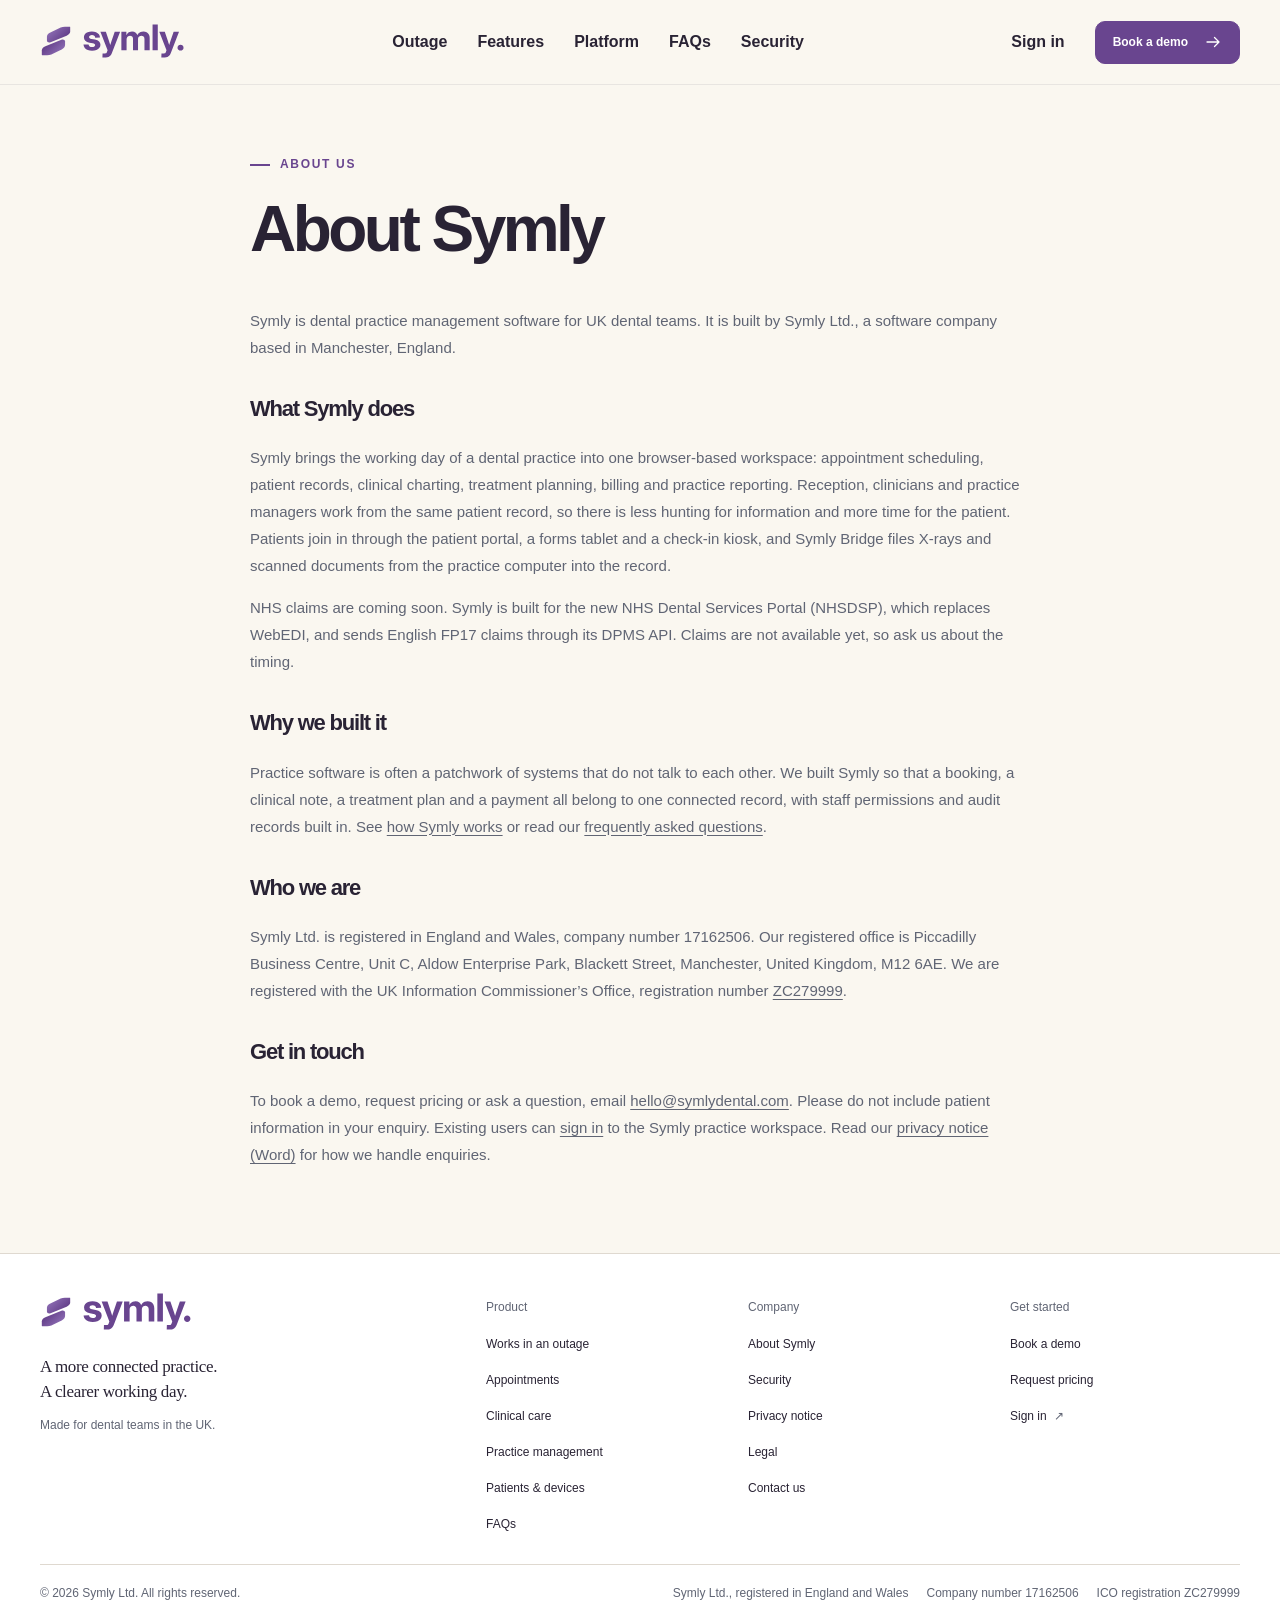
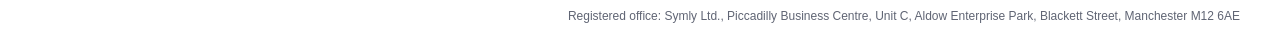
==== about.html @ 24f2f3dd "Name the company in the registered office address The registered office is a service address. So the" ====
<!doctype html>
<html lang="en-GB">
  <head>
    <meta charset="utf-8">
    <meta name="viewport" content="width=device-width, initial-scale=1">
    <meta http-equiv="Content-Security-Policy" content="default-src 'none'; style-src 'self'; img-src 'self'; base-uri 'none'; form-action 'none'; upgrade-insecure-requests">
    <title>About Symly | UK Dental Practice Software Company</title>
    <meta name="description" content="About Symly: UK dental practice management software built by Symly Ltd. in Manchester. Who we are, what Symly does and how to contact us.">
    <link rel="canonical" href="https://symlydental.com/about.html">
    <link rel="icon" href="favicon.ico" sizes="16x16 32x32 48x48">
    <link rel="icon" href="favicon.svg" type="image/svg+xml">
    <link rel="icon" href="favicon-96.png" type="image/png" sizes="96x96">
    <link rel="icon" href="favicon-192.png" type="image/png" sizes="192x192">
    <link rel="apple-touch-icon" href="apple-touch-icon.png" sizes="180x180">
    <link rel="stylesheet" href="styles.css?v=291e76446b">
    <meta name="theme-color" content="#69458f">
    <meta name="robots" content="index, follow, max-image-preview:large">
    <meta property="og:type" content="website">
    <meta property="og:site_name" content="Symly">
    <meta property="og:locale" content="en_GB">
    <meta property="og:title" content="About Symly | UK Dental Practice Software Company">
    <meta property="og:description" content="About Symly: UK dental practice management software built by Symly Ltd. in Manchester. Who we are, what Symly does and how to contact us.">
    <meta property="og:url" content="https://symlydental.com/about.html">
    <meta property="og:image" content="https://symlydental.com/assets/symly-dental-social.png">
    <meta property="og:image:type" content="image/png">
    <meta property="og:image:width" content="1200">
    <meta property="og:image:height" content="630">
    <meta property="og:image:alt" content="Symly — dental practice management software for UK teams. Run your practice with less friction.">
    <meta name="twitter:card" content="summary_large_image">
    <meta name="twitter:title" content="About Symly | UK Dental Practice Software Company">
    <meta name="twitter:description" content="About Symly: UK dental practice management software built by Symly Ltd. in Manchester. Who we are, what Symly does and how to contact us.">
    <meta name="twitter:image" content="https://symlydental.com/assets/symly-dental-social.png">
    <meta name="twitter:image:alt" content="Symly — run your practice with less friction.">
    <script type="application/ld+json">
{
  "@context": "https://schema.org",
  "@type": "AboutPage",
  "@id": "https://symlydental.com/about.html#webpage",
  "url": "https://symlydental.com/about.html",
  "name": "About Symly",
  "description": "About Symly: UK dental practice management software built by Symly Ltd. in Manchester. Who we are, what Symly does and how to contact us.",
  "inLanguage": "en-GB",
  "isPartOf": { "@id": "https://symlydental.com/#website" },
  "about": { "@id": "https://symlydental.com/#organization" },
  "mainEntity": { "@id": "https://symlydental.com/#organization" }
}
    </script>
  </head>
<body>
    <!--email_off-->
    <a class="skip-link" href="#main">Skip to content</a>
    <header class="site-header">
      <div class="container nav-wrap">
        <a href="/#top" aria-label="Symly home"
          ><span class="brand"
            ><img
              class="brand-mark"
              src="favicon.svg"
              alt=""
              width="35"
              height="35"
            ><img
              class="brand-wordmark"
              src="assets/symly-wordmark.svg"
              alt="Symly"
              width="112"
              height="40"
            ></span
          ></a
        >
        <nav class="desktop-nav" aria-label="Main navigation">
          <a href="/#offline">Outage</a><a href="/#features">Features</a
          ><a href="/#platform">Platform</a
          ><a href="/#questions">FAQs</a
          ><a href="security.html">Security</a>
        </nav>
        <div class="nav-actions">
          <a class="text-link" href="https://practice.symly.dental">Sign in</a
          ><a
            class="button button-small"
            href="mailto:hello@symlydental.com?subject=Book%20a%20Symly%20demo"
            >Book a demo
            <svg aria-hidden="true" viewBox="0 0 24 24">
              <path d="M4 12h16m-6-6 6 6-6 6" />
            </svg></a
          >
        </div>
      </div>
      <nav class="mobile-nav" aria-label="Mobile navigation">
        <a href="/#offline">Outage</a><a href="/#features">Features</a
          ><a href="/#platform">Platform</a
        ><a href="/#questions">FAQs</a
        ><a href="https://practice.symly.dental">Sign in</a>
      </nav>
    </header>
        <main id="main" class="container page-content" tabindex="-1">
      <div class="eyebrow"><span></span> About us</div>
      <h1>About Symly</h1>
      <p>
        Symly is dental practice management software for UK dental
        teams. It is built by Symly Ltd., a software company based in
        Manchester, England.
      </p>
      <h2>What Symly does</h2>
      <p>
        Symly brings the working day of a dental practice into one
        browser-based workspace: appointment scheduling, patient records,
        clinical charting, treatment planning, billing and practice reporting.
        Reception, clinicians and practice managers work from the same patient
        record, so there is less hunting for information and more time for the
        patient. Patients join in through the patient portal, a forms tablet
        and a check-in kiosk, and Symly Bridge files X-rays and scanned
        documents from the practice computer into the record.
      </p>
      <p>
        NHS claims are coming soon. Symly is built for the new NHS Dental
        Services Portal (NHSDSP), which replaces WebEDI, and sends English FP17
        claims through its DPMS API. Claims are not available yet, so ask us
        about the timing.
      </p>
      <h2>Why we built it</h2>
      <p>
        Practice software is often a patchwork of systems that do not talk to
        each other. We built Symly so that a booking, a clinical note, a
        treatment plan and a payment all belong to one connected record, with
        staff permissions and audit records built in. See
        <a href="/#features">how Symly works</a> or read our
        <a href="/#questions">frequently asked questions</a>.
      </p>
      <h2 id="company">Who we are</h2>
      <p>
        Symly Ltd. is registered in England and
        Wales, company number 17162506. Our registered office is Piccadilly
        Business Centre, Unit C, Aldow Enterprise Park, Blackett Street,
        Manchester, United Kingdom, M12 6AE. We are registered with the UK
        Information Commissioner’s Office, registration number
        <a href="https://ico.org.uk/ESDWebPages/Entry/ZC279999">ZC279999</a>.
      </p>
      <h2>Get in touch</h2>
      <p>
        To book a demo, request pricing or ask a question, email
        <a href="mailto:hello@symlydental.com">hello@symlydental.com</a>.
        Please do not include patient information in your enquiry. Existing
        users can <a href="https://practice.symly.dental">sign in</a> to the
        Symly practice workspace. Read our
        <a href="documents/website-privacy-notice.docx" download>privacy notice (Word)</a> for how we handle enquiries.
      </p>
    </main>

    <footer class="site-footer">
      <div class="container footer-main">
        <div class="footer-brand">
          <a class="footer-logo" href="/#top" aria-label="Symly home"
            ><img
              class="brand-mark"
              src="favicon.svg"
              alt=""
              width="35"
              height="35"
            ><img
              class="footer-wordmark"
              src="assets/symly-wordmark.svg"
              alt="Symly"
              width="125"
              height="45"
            ></a
          >
          <p class="footer-statement">
            A more connected practice.<br>A clearer working day.
          </p>
          <span class="footer-location">Made for dental teams in the UK.</span>
        </div>
        <nav class="footer-links" aria-label="Footer product links">
          <strong>Product</strong><a href="/#offline">Works in an outage</a
          ><a href="/#product">Appointments</a
          ><a href="/#clinical">Clinical care</a
          ><a href="/#features">Practice management</a
          ><a href="/#platform">Patients &amp; devices</a
          ><a href="/#questions">FAQs</a>
        </nav>
        <nav class="footer-links" aria-label="Footer company links">
          <strong>Company</strong><a href="about.html">About Symly</a
          ><a href="security.html">Security</a
          ><a href="documents/website-privacy-notice.docx" download>Privacy notice</a
          ><a href="legal.html">Legal</a
          ><a href="mailto:hello@symlydental.com">Contact us</a>
        </nav>
        <nav class="footer-links" aria-label="Footer getting started links">
          <strong>Get started</strong
          ><a
            href="mailto:hello@symlydental.com?subject=Book%20a%20Symly%20demo"
            >Book a demo</a
          ><a
            href="mailto:hello@symlydental.com?subject=Symly%20pricing%20enquiry"
            >Request pricing</a
          ><a href="https://practice.symly.dental"
            >Sign in <span aria-hidden="true">↗</span></a
          >
        </nav>
      </div>
      <div class="container footer-legal">
        <p class="footer-copyright">© 2026 Symly Ltd. All rights reserved.</p>
        <div class="footer-company">
          <p>
            <span>Symly Ltd., registered in England and Wales</span>
            <span>Company number 17162506</span>
            <span>ICO registration <a href="https://ico.org.uk/ESDWebPages/Entry/ZC279999">ZC279999</a></span>
          </p>
          <p>
            <span class="footer-address">Registered office: Symly Ltd., Piccadilly Business Centre, Unit C, Aldow Enterprise Park, Blackett Street, Manchester M12&nbsp;6AE</span>
          </p>
        </div>
      </div>
    </footer>
    <!--/email_off-->
  </body>
</html>
---- styles.css ----
:root {
  --ink: #292334;
  --muted: #606574;
  --cream: #faf7f0;
  --line: #dfd9d0;
  --purple: #69458f;
  --purple-dark: #573775;
  --purple-light: #ece5f3;
  --green: #18c978;
  --green-soft: #ddf9ec;
  --mint: #dfebe1;
  --plum-line: #c8b8d2;
  --plum-faint: #f1eef4;
  --sand: var(--sand);
  --paper: var(--paper);
  --green-dark: var(--green-dark);
  --green-muted: var(--green-muted);
  --shadow: 0 24px 65px rgba(38, 30, 53, 0.1);
}
* {
  box-sizing: border-box;
}
html {
  scroll-behavior: smooth;
  scroll-padding-top: 110px;
}
body {
  margin: 0;
  color: var(--ink);
  background: var(--cream);
  font-family: "Avenir Next", Avenir, "Segoe UI", Arial, sans-serif;
  -webkit-font-smoothing: antialiased;
}
a {
  color: inherit;
  text-decoration: none;
}
svg {
  display: block;
  width: 24px;
  height: 24px;
  fill: none;
  stroke: currentColor;
  stroke-width: 1.7;
  stroke-linecap: round;
  stroke-linejoin: round;
  flex-shrink: 0;
}
figure {
  margin: 0;
  min-width: 0;
}
a:focus-visible,
summary:focus-visible,
.tour-track:focus-visible {
  outline: 3px solid var(--purple);
  outline-offset: 5px;
}
::selection {
  background: var(--purple-light);
  color: var(--ink);
}
.container {
  width: min(1240px, calc(100% - 80px));
  margin: 0 auto;
}
.section {
  padding: 108px 0;
}
.skip-link {
  position: fixed;
  top: -100px;
  left: 16px;
  z-index: 100;
  padding: 14px 20px;
  border-radius: 8px;
  background: white;
}
.skip-link:focus {
  top: 12px;
}
.site-header {
  position: sticky;
  top: 0;
  z-index: 50;
  background: rgba(250, 247, 240, 0.96);
  border-bottom: 1px solid rgba(33, 35, 51, 0.08);
  backdrop-filter: blur(16px);
}
.nav-wrap {
  min-height: 84px;
  display: flex;
  align-items: center;
  justify-content: space-between;
  gap: 28px;
}
.brand {
  display: inline-flex;
  align-items: center;
  gap: 10px;
  font-size: 20px;
  font-weight: 700;
  letter-spacing: -0.03em;
}
.brand-mark {
  width: 32px;
  height: 32px;
}
.brand-wordmark {
  width: 103px;
  height: auto;
}
.desktop-nav,
.nav-actions {
  display: flex;
  align-items: center;
  gap: 30px;
  font-size: 16px;
  font-weight: 600;
}
.desktop-nav a,
.text-link {
  padding: 10px 0;
}
.desktop-nav a:hover,
.text-link:hover {
  color: var(--purple);
}
.mobile-nav {
  display: none;
}
.button {
  min-height: 54px;
  display: inline-flex;
  align-items: center;
  justify-content: center;
  gap: 16px;
  padding: 0 24px;
  border: 1px solid var(--purple);
  border-radius: 10px;
  color: #fff;
  background: var(--purple);
  font-size: 14px;
  font-weight: 700;
  transition:
    background 0.2s,
    transform 0.2s,
    box-shadow 0.2s;
}
.button:hover {
  background: var(--purple-dark);
  transform: translateY(-2px);
  box-shadow: 0 8px 20px #69458f20;
}
.button svg,
.inline-link svg {
  width: 18px;
  height: 18px;
}
.button-small {
  min-height: 43px;
  padding: 0 17px;
  font-size: 12px;
}
.button-secondary {
  background: transparent;
  color: var(--ink);
  border-color: #d8d7d9;
}
.button-secondary:hover {
  background: #fff;
}
.eyebrow {
  display: flex;
  align-items: center;
  gap: 10px;
  color: var(--purple);
  font-size: 12px;
  font-weight: 700;
  letter-spacing: 0.14em;
  text-transform: uppercase;
  line-height: 1.6;
  margin-bottom: 22px;
}
.eyebrow > span {
  width: 20px;
  height: 2px;
  background: currentColor;
  flex-shrink: 0;
}
h1,
h2,
h3,
p {
  margin-top: 0;
}
h1,
h2 {
  font-weight: 600;
  letter-spacing: -0.055em;
  line-height: 1.06;
}
h1 em,
h2 em {
  font-family: Georgia, "Times New Roman", serif;
  font-weight: 400;
  color: var(--purple);
}
h2 {
  margin-bottom: 24px;
  font-size: clamp(38px, 3.65vw, 54px);
}
h3 {
  letter-spacing: -0.035em;
  line-height: 1.25;
}
p {
  line-height: 1.7;
}
.hero {
  position: relative;
  isolation: isolate;
  overflow: hidden;
  padding-top: 76px;
  background: var(--cream);
}
.hero::before {
  content: "";
  position: absolute;
  z-index: -1;
  width: 850px;
  height: 850px;
  right: -310px;
  top: -230px;
  border: 95px solid #e3d9e9;
  border-radius: 42% 58% 65% 35%;
  transform: rotate(-30deg);
  opacity: 0.7;
}
.hero-grid {
  display: grid;
  grid-template-columns: 0.87fr 1.13fr;
  align-items: center;
  gap: 58px;
  padding-bottom: 68px;
}
.hero h1 {
  font-size: clamp(52px, 5.5vw, 80px);
  margin-bottom: 26px;
}
.hero-lead {
  max-width: 420px;
  font-size: 20px;
  line-height: 1.5;
  color: #454658;
  margin-bottom: 14px;
}
.hero-support {
  max-width: 415px;
  color: var(--muted);
  font-size: 15px;
  margin-bottom: 30px;
}
.hero-support a,
.platform-note a,
.cta-note a {
  color: var(--purple);
  font-weight: 600;
  text-decoration: underline;
}
.hero-actions {
  display: flex;
  flex-wrap: wrap;
  gap: 12px;
}
.cta-note {
  margin: 15px 0 0;
  color: var(--muted);
  font-size: 12px;
}
.product-stage {
  position: relative;
  padding: 27px 22px 0;
  background: var(--mint);
  border: 1px solid #c8d9cd;
  border-radius: 48px 8px 8px 8px;
}
.product-stage::before {
  content: "";
  position: absolute;
  width: 66px;
  height: 8px;
  background: var(--purple);
  border-radius: 8px;
  top: -4px;
  left: 48px;
}
.product-stage .product-caption {
  padding: 17px 0;
  margin: 0;
}

.product-window {
  overflow: hidden;
  border: 1px solid #ded9e4;
  border-radius: 10px;
  background: #fff;
  box-shadow: 0 12px 32px #28213312;
}
.window-bar {
  display: flex;
  align-items: center;
  justify-content: space-between;
  gap: 10px;
  min-height: 42px;
  padding: 0 15px;
  background: #fff;
  border-bottom: 1px solid #e8e6ec;
  color: #646171;
  font-size: 9px;
}
.window-dots {
  display: flex;
  gap: 5px;
}
.window-dots i {
  width: 6px;
  height: 6px;
  border-radius: 50%;
  background: #d2cdda;
}
.tour-track {
  display: flex;
  overflow-x: auto;
  scroll-snap-type: x mandatory;
  background: #f8f7f3;
}
.tour-panel {
  flex: 0 0 100%;
  min-width: 0;
  padding: 18px 14px;
  scroll-snap-align: start;
  color: var(--ink);
  font-size: 8px;
  line-height: 1.3;
}
.tour-panel .tour-title {
  margin-bottom: 12px;
  color: var(--muted);
  font-size: 10px;
}
.tour-title b {
  margin-right: 6px;
  color: var(--purple-dark);
  font-size: 12px;
}
/* A device with a pointer slides the screens. Other devices let the visitor swipe. */
@media (hover: hover) and (prefers-reduced-motion: no-preference) {
  .tour-track {
    display: grid;
    overflow: clip;
    scroll-snap-type: none;
  }
  .tour-panel {
    grid-area: 1 / 1;
    animation: tour-slide 28s ease-in-out infinite;
  }
  .tour-panel:nth-child(2) {
    animation-delay: -21s;
  }
  .tour-panel:nth-child(3) {
    animation-delay: -14s;
  }
  .tour-panel:nth-child(4) {
    animation-delay: -7s;
  }
  .product-stage:hover .tour-panel,
  .tour-track:focus .tour-panel {
    animation-play-state: paused;
  }
  .product-stage:has(.tour-pause input:checked) .tour-panel {
    animation-play-state: paused;
  }
  .product-caption .tour-hint-swipe {
    display: none;
  }
  .product-caption .tour-pause {
    display: inline-flex;
  }
}
/* Each screen shows, goes out to the left, and comes back in from the right. */
@keyframes tour-slide {
  0%,
  21% {
    transform: translateX(0);
  }
  25% {
    transform: translateX(-100%);
  }
  25.01%,
  96% {
    transform: translateX(100%);
  }
  100% {
    transform: translateX(0);
  }
}
.tour-panel p {
  margin: 0;
  line-height: inherit;
}
.tour-panel small {
  color: #726d7b;
  font-size: 7px;
}
.tour-stats {
  display: grid;
  grid-template-columns: repeat(3, minmax(0, 1fr));
  gap: 6px;
  margin-bottom: 6px;
}
.tour-stats > div {
  padding: 9px 5px;
  border: 1px solid #e7e4de;
  border-radius: 7px;
  background: #fff;
  text-align: center;
}
.tour-stats strong {
  display: block;
  font-size: 16px;
}
.tour-stats span {
  display: block;
  margin-top: 3px;
  color: var(--muted);
  font-size: 7px;
}
.tour-patient {
  display: flex;
  align-items: center;
  gap: 10px;
  margin-bottom: 10px;
  padding: 7px 9px;
  border: 1px solid #e8e4ed;
  border-radius: 9px;
  background: #fff;
}
.tour-patient small {
  display: block;
  margin-bottom: 2px;
}
.tour-patient strong {
  font-size: 11px;
  white-space: nowrap;
}
.tour-chips {
  display: flex;
  flex-wrap: wrap;
  gap: 1px;
  overflow: hidden;
  border-radius: 6px;
}
.tour-chips > span {
  padding: 4px 7px;
  background: var(--sand);
}
.tour-chips > span:first-child {
  background: var(--purple-light);
}
.tour-balance {
  margin-left: auto;
  padding: 4px 7px;
  border-radius: 6px;
  background: var(--sand);
}
.tour-chips b,
.tour-balance b {
  font-size: 9px;
  font-weight: 600;
}
.tour-record-tabs {
  display: flex;
  flex-wrap: wrap;
  gap: 2px;
  margin-bottom: 10px;
  padding: 4px;
  border-radius: 7px;
  background: var(--sand);
}
.tour-record-tabs > * {
  padding: 5px 6px;
  font-weight: 500;
}
.tour-record-tabs b,
.tour-segments b,
.tour-report-list b,
.tour-action {
  border-radius: 5px;
  background: var(--purple);
  color: #fff;
}
.tour-toolbar {
  display: flex;
  align-items: center;
  justify-content: space-between;
  margin-bottom: 10px;
}
.tour-segments {
  display: flex;
  flex-wrap: wrap;
  padding: 3px;
  border-radius: 7px;
  background: var(--sand);
}
.tour-segments > *,
.tour-action {
  padding: 6px 10px;
  font-weight: 600;
}
.tour-table p {
  display: grid;
  align-items: center;
  gap: 6px;
  padding: 10px;
  border-bottom: 1px solid var(--plum-faint);
}
.tour-table p:last-child {
  border: 0;
}
.tour-ledger p {
  grid-template-columns: 44px 70px minmax(0, 1fr) 38px 38px 52px;
}
.tour-ledger span:nth-child(n + 4) {
  text-align: right;
}
.tour-diary-date {
  display: flex;
  align-items: center;
  justify-content: space-between;
  padding: 9px 10px;
  border-bottom: 1px solid #eeeaf2;
  color: #726d7b;
}
.tour-diary-date b {
  color: var(--ink);
  font-size: 9px;
}
.tour-diary {
  display: grid;
  grid-template-columns: 34px repeat(3, minmax(0, 1fr));
  grid-template-rows: 28px;
  grid-auto-rows: 58px;
}
.tour-diary > * {
  border-top: 1px solid #edf0f3;
  border-left: 1px solid #e5e8ed;
}
.tour-diary > b,
.tour-diary > time {
  padding: 8px 4px;
  color: #5d5866;
  text-align: center;
}
.tour-diary > b {
  align-self: end;
  border-top: 0;
}
.tour-diary > time,
.tour-diary > b:first-child {
  border-left: 0;
}
.tour-closed {
  background: repeating-linear-gradient(135deg, var(--plum-faint) 0 4px, #fff 4px 8px);
}
.tour-diary .tour-appt {
  display: block;
  position: relative;
  height: calc(100% - 6px);
  margin: 3px;
  padding: 6px 7px;
  border-left: 3px solid;
  border-radius: 6px;
}
.tour-diary .tour-appt-long {
  height: calc(200% - 5px);
}
.tour-appt b,
.tour-appt small {
  display: block;
  color: inherit;
}
.tour-appt b {
  margin-bottom: 2px;
  font-size: 9px;
}
.tour-appt em {
  display: inline-block;
  margin-top: 4px;
  padding: 3px 5px;
  border-radius: 5px;
  background: #ffffffb3;
  font-size: 7px;
  font-style: normal;
}
.tour-chart {
  margin-bottom: 10px;
  padding: 10px;
}
.tour-chart img {
  display: block;
  width: 100%;
  height: auto;
}
.tour-plan p {
  grid-template-columns: 30px minmax(0, 1fr) auto;
}
.tour-recalls p {
  grid-template-columns: 1fr 1.4fr 1fr 0.8fr;
}
.tour-recalls span:first-child {
  color: var(--purple-dark);
  font-weight: 600;
}
.tour-table .tour-table-head {
  background: var(--sand);
  color: #5d5866;
  font-size: 7px;
  font-weight: 600;
  letter-spacing: 0.04em;
  text-transform: uppercase;
}
.tour-table .tour-table-total {
  background: #f8f7f3;
  color: var(--ink);
  font-weight: 700;
}
.tour-table .tour-table-end {
  display: flex;
  justify-content: flex-end;
  gap: 16px;
}
.tour-panel .tour-credit {
  color: var(--green-dark);
}
.tour-panel .tour-debit {
  color: #a24c21;
}
.tour-report {
  display: grid;
  grid-template-columns: 96px minmax(0, 1fr);
  gap: 10px;
}
.tour-report .tour-stats {
  grid-template-columns: repeat(2, minmax(0, 1fr));
  margin-bottom: 8px;
}
.tour-report-list > * {
  display: block;
  padding: 5px 6px;
}
.tour-report-list small {
  padding-top: 9px;
  font-size: 6px;
  letter-spacing: 0.08em;
}
.tour-report-list small:first-child {
  padding-top: 0;
}
.avatar {
  display: grid;
  place-items: center;
  width: 30px;
  height: 30px;
  flex-shrink: 0;
  border-radius: 50%;
  background: var(--purple-light);
  color: var(--purple);
  font-size: 10px;
  font-weight: 700;
}
.dash-panel {
  border: 1px solid #e8e4ed;
  border-radius: 10px;
  overflow: hidden;
  background: #fff;
}
.tour-panel p em {
  display: inline-block;
  white-space: nowrap;
  font-size: 7px;
  padding: 5px 6px;
  font-style: normal;
  border-radius: 5px;
  color: var(--green-dark);
  background: #e1f4e8;
}
.tour-panel p em.pending {
  color: #69547e;
  background: #f0eaf6;
}
.product-caption {
  display: flex;
  justify-content: space-between;
  gap: 12px;
  margin-top: 18px;
  font-size: 12px;
  color: #686271;
}
.product-caption > span {
  display: flex;
  align-items: center;
  gap: 6px;
}
.tour-pause {
  display: none;
  align-items: center;
  gap: 6px;
  min-height: 24px;
  cursor: pointer;
}
.tour-pause input {
  width: 16px;
  height: 16px;
  margin: 0;
  accent-color: var(--purple);
}
.tour-pause input:focus-visible {
  outline: 3px solid var(--purple);
  outline-offset: 2px;
}
.product-caption i {
  width: 6px;
  height: 6px;
  background: #478365;
  border-radius: 50%;
}
.inline-link {
  display: inline-flex;
  align-items: center;
  gap: 10px;
  font-size: 13px;
  font-weight: 700;
  color: var(--purple);
  padding: 8px 0;
  text-underline-offset: 5px;
}
.inline-link:hover {
  text-decoration: underline;
}
.purple-block {
  color: var(--purple-dark);
  border-color: var(--purple);
  background: var(--purple-light);
}
.green-block {
  color: #057546;
  border-color: var(--green);
  background: var(--green-soft);
}
.peach-block {
  color: #a24c21;
  border-color: #ed8c5a;
  background: #fff0e8;
}
.blue-block {
  color: #3266ac;
  border-color: #5b9aeb;
  background: #e6f0ff;
}
.split-heading {
  margin-bottom: 44px;
}
.split-heading h2 {
  margin-bottom: 0;
}
.feature-section {
  background: #f0ebf4;
}
.included-grid {
  display: grid;
  grid-template-columns: repeat(6, minmax(0, 1fr));
  gap: 14px;
}
.included-tile {
  display: flex;
  flex-direction: column;
  gap: 10px;
  padding: 20px 18px;
  border: 1px solid #ddd4e4;
  border-radius: 14px;
  background: var(--paper);
}
.included-tile .feature-icon {
  width: 38px;
  height: 38px;
  margin-bottom: 4px;
}
.included-tile:nth-child(3n + 2) .feature-icon {
  color: var(--green-muted);
  background: var(--mint);
}
.included-tile:nth-child(3n) .feature-icon {
  color: #7a5a2a;
  background: #f5e9d6;
}
.included-tile b {
  font-size: 14px;
  line-height: 1.35;
  letter-spacing: -0.01em;
}
.included-tile small {
  font-size: 12px;
  line-height: 1.5;
  color: var(--muted);
}
.feature-icon {
  flex-shrink: 0;
  width: 40px;
  height: 40px;
  display: grid;
  place-items: center;
  background: var(--purple-light);
  color: var(--purple);
  border-radius: 10px;
}
.feature-icon svg {
  width: 21px;
  height: 21px;
}
.offline-section {
  background: var(--paper);
}
.step-grid {
  display: grid;
  grid-template-columns: repeat(3, 1fr);
  margin-top: 45px;
}
.step-grid article {
  border-top: 2px solid var(--purple);
  padding: 28px;
  background: #f0e9f4;
}
.step-grid article:nth-child(2) {
  background: var(--mint);
}
.step-grid article:nth-child(3) {
  background: #f1e7d7;
}
.step-number {
  font-size: 13px;
  font-weight: 600;
  letter-spacing: 0.1em;
  color: var(--purple);
}
.step-grid h3 {
  font-size: 25px;
  margin: 20px 0 12px;
}
.step-grid p {
  font-size: 14px;
  color: var(--muted);
  margin-bottom: 0;
}
.faq-section {
  border-top: 1px solid #e7e4e9;
}
.faq-layout {
  display: grid;
  grid-template-columns: 0.8fr 1.2fr;
  gap: 110px;
}
.faq-intro {
  font-size: 15px;
  color: var(--muted);
  max-width: 310px;
}
.faq-list details {
  border-bottom: 1px solid #dcd9e0;
}
.faq-list details:first-child {
  border-top: 1px solid #dcd9e0;
}
.faq-list summary {
  display: flex;
  align-items: center;
  justify-content: space-between;
  gap: 24px;
  padding: 24px 0;
  font-size: 15px;
  font-weight: 600;
  cursor: pointer;
  list-style: none;
  line-height: 1.5;
}
.faq-list summary::-webkit-details-marker {
  display: none;
}
.faq-list summary::after {
  content: "+";
  color: var(--purple);
  font-size: 22px;
  font-weight: 400;
}
.faq-list details[open] summary::after {
  content: "−";
}
.faq-list p {
  margin-bottom: 24px;
  color: var(--muted);
  font-size: 14px;
  padding-right: 35px;
}
.faq-list a {
  color: var(--purple);
  text-decoration: underline;
  text-underline-offset: 3px;
}
.demo-section {
  padding-top: 0;
}
.demo-card {
  display: grid;
  grid-template-columns: 1.2fr 0.8fr;
  gap: 75px;
  padding: 60px;
  border: 1px solid var(--plum-line);
  background: #eee4f2;
  border-radius: 8px 64px 8px 8px;
  box-shadow: 10px 10px 0 var(--mint);
}
.demo-card p {
  color: #63546f;
  font-size: 15px;
}
.demo-card h2 {
  font-size: clamp(42px, 4vw, 59px);
}
.demo-agenda {
  align-self: center;
}
.demo-agenda > span {
  font-size: 12px;
  letter-spacing: 0.13em;
  color: #715987;
  font-weight: 700;
}
.demo-agenda > div {
  display: flex;
  align-items: baseline;
  gap: 20px;
  border-bottom: 1px solid #d4c6e0;
  padding: 22px 0;
}
.demo-agenda > div:last-child {
  border: 0;
  padding-bottom: 0;
}
.demo-agenda b {
  font-size: 16px;
  font-variant-numeric: tabular-nums;
  color: var(--purple);
}
.demo-agenda p {
  margin: 0;
  font-size: 15px;
  font-weight: 600;
  color: #4a395b;
}
.demo-agenda small {
  display: block;
  font-size: 12px;
  font-weight: 400;
  margin-top: 5px;
  color: #73617f;
}
.site-footer {
  padding: 38px 0 18px;
  color: var(--ink);
  background: #fff;
  border-top: 1px solid var(--line);
}
.footer-main {
  display: grid;
  grid-template-columns: 1.8fr repeat(3, 1fr);
  gap: 32px;
  padding-bottom: 28px;
}
.footer-logo {
  display: inline-flex;
  align-items: center;
  gap: 10px;
}
.footer-logo .brand-mark {
  width: 32px;
  height: 32px;
}
.footer-wordmark {
  display: block;
  width: 110px;
  height: auto;
}
.footer-statement {
  margin: 22px 0 10px;
  font-family: Georgia, "Times New Roman", serif;
  font-size: 17px;
  line-height: 1.5;
  letter-spacing: -0.02em;
}
.footer-location {
  font-size: 12px;
  color: var(--muted);
}
.footer-links {
  display: flex;
  flex-direction: column;
  align-items: flex-start;
  gap: 12px;
  padding-top: 8px;
}
.footer-links strong {
  font-size: 12px;
  font-weight: 400;
  color: var(--muted);
  margin-bottom: 6px;
}
.footer-links a {
  display: inline-flex;
  align-items: center;
  min-height: 24px;
  gap: 7px;
  font-size: 12px;
  line-height: 1.6;
  text-underline-offset: 4px;
}
.footer-links a:hover {
  color: var(--purple);
  text-decoration: underline;
}
.footer-links a span {
  color: var(--muted);
}
.footer-legal {
  display: flex;
  justify-content: space-between;
  align-items: flex-start;
  gap: 12px 40px;
  padding-top: 18px;
  border-top: 1px solid var(--line);
  font-size: 12px;
  line-height: 1.6;
  color: var(--muted);
}
.footer-legal p {
  margin: 0;
}
.footer-copyright {
  white-space: nowrap;
}
.footer-company {
  display: grid;
  flex: 1 1 auto;
  min-width: 0;
  gap: 2px;
  text-align: right;
}
.footer-company p {
  display: flex;
  flex-wrap: wrap;
  justify-content: flex-end;
  column-gap: 18px;
}
.footer-company span {
  white-space: nowrap;
}
.footer-company .footer-address {
  white-space: normal;
}
.footer-company a {
  text-underline-offset: 3px;
}
.footer-company a:hover {
  color: var(--purple);
  text-decoration: underline;
}
.page-content {
  max-width: 780px;
  padding-block: 70px;
}
.page-content h1 {
  font-size: clamp(40px, 6vw, 64px);
}
.page-content h2 {
  font-size: 22px;
  margin-top: 36px;
}
.page-content p,
.page-content li {
  font-size: 15px;
  color: var(--muted);
  line-height: 1.8;
}
.page-content a {
  text-decoration: underline;
  text-underline-offset: 3px;
}
.page-content .table-scroll {
  overflow-x: auto;
  margin-block: 24px;
}
.page-content table {
  width: 100%;
  min-width: 560px;
  border-collapse: collapse;
  font-size: 15px;
  line-height: 1.6;
}
.page-content caption {
  text-align: left;
  font-weight: 600;
  padding-bottom: 10px;
}
.page-content th,
.page-content td {
  text-align: left;
  vertical-align: top;
  padding: 10px 12px 10px 0;
  border-bottom: 1px solid var(--line);
}
.page-content thead th {
  font-size: 13px;
  color: var(--muted);
}
.page-content td {
  color: var(--muted);
}
.page-content td:last-child {
  white-space: nowrap;
}
.platform-section {
  background: var(--paper);
  border-top: 1px solid #ebe5dc;
}
.platform-map {
  display: grid;
  grid-template-columns: minmax(0, 1fr) minmax(0, 1.18fr) minmax(0, 1fr);
  grid-template-rows: minmax(0, 1fr) minmax(0, 1fr);
  grid-template-areas:
    "portal hub tablet"
    "kiosk hub bridge";
  gap: 26px 56px;
}
.node-portal {
  grid-area: portal;
}
.node-tablet {
  grid-area: tablet;
}
.node-kiosk {
  grid-area: kiosk;
}
.node-bridge {
  grid-area: bridge;
}
.platform-hub {
  position: relative;
  grid-area: hub;
  display: flex;
  flex-direction: column;
  justify-content: center;
  gap: 16px;
}
.platform-node {
  position: relative;
  display: flex;
  flex-direction: column;
  padding: 26px;
  border: 1px solid #ddd4e4;
  border-radius: 16px;
  background: #fff;
}
.platform-node::after {
  content: "";
  position: absolute;
  width: 28px;
  height: calc(50% + 13px);
  border: 0 dashed var(--plum-line);
}
.node-portal::after {
  top: 50%;
  left: 100%;
  border-top-width: 2px;
  border-right-width: 2px;
  border-top-right-radius: 16px;
}
.node-kiosk::after {
  bottom: 50%;
  left: 100%;
  border-bottom-width: 2px;
  border-right-width: 2px;
  border-bottom-right-radius: 16px;
}
.node-tablet::after {
  top: 50%;
  right: 100%;
  border-top-width: 2px;
  border-left-width: 2px;
  border-top-left-radius: 16px;
}
.node-bridge::after {
  bottom: 50%;
  right: 100%;
  border-bottom-width: 2px;
  border-left-width: 2px;
  border-bottom-left-radius: 16px;
}
.platform-hub::before,
.platform-hub::after {
  content: "";
  position: absolute;
  top: 50%;
  width: 34px;
  height: 12px;
  margin-top: -6px;
  background-repeat: no-repeat;
  background-image: radial-gradient(
      circle,
      var(--purple) 0 4px,
      var(--purple-light) 4.5px 6px,
      transparent 6.5px
    ),
    repeating-linear-gradient(
      90deg,
      var(--plum-line) 0 5px,
      transparent 5px 9px
    );
  background-size: 12px 12px, 28px 2px;
}
.platform-hub::before {
  left: -28px;
  background-position: 22px 0, 0 5px;
}
.platform-hub::after {
  right: -28px;
  background-position: 0 0, 6px 5px;
}
.platform-node-top {
  display: flex;
  align-items: center;
  gap: 12px;
  margin-bottom: 20px;
}
.node-tablet .feature-icon,
.node-bridge .feature-icon {
  color: var(--green-muted);
  background: var(--mint);
}
.platform-kind {
  display: flex;
  align-items: center;
  flex-wrap: wrap;
  gap: 8px;
  font-size: 12px;
  font-weight: 700;
  letter-spacing: 0.1em;
  text-transform: uppercase;
  color: var(--purple);
}
.node-tablet .platform-kind,
.node-bridge .platform-kind {
  color: var(--green-muted);
}
.platform-node-top small {
  display: block;
  margin-top: 3px;
  font-size: 12px;
  color: var(--muted);
}
.platform-node h3 {
  font-size: 22px;
  margin: 0 0 12px;
}
.platform-node > p {
  font-size: 14px;
  color: var(--muted);
  margin-bottom: 18px;
}
.hub-card {
  padding: 18px;
  border: 1px solid #ded9e4;
  border-radius: 14px;
  background: #fff;
  box-shadow: var(--shadow);
}
.hub-brand {
  display: flex;
  align-items: center;
  gap: 10px;
  padding-bottom: 14px;
  border-bottom: 1px solid #ebe8ef;
}
.hub-brand img {
  width: 28px;
  height: 28px;
}
.hub-brand div {
  flex: 1;
  min-width: 0;
}
.hub-brand b {
  display: block;
  font-size: 12px;
}
.hub-brand small {
  display: block;
  margin-top: 2px;
  font-size: 9px;
  color: #746c7e;
}
.hub-patient {
  display: flex;
  align-items: center;
  gap: 10px;
  margin: 14px 0 6px;
  padding: 10px 12px;
  border-radius: 10px;
  background: var(--cream);
}
.hub-patient div {
  flex: 1;
  min-width: 0;
}
.hub-patient b {
  display: block;
  font-size: 11px;
}
.hub-patient small {
  display: block;
  margin-top: 3px;
  font-size: 9px;
  color: #756f80;
}
.hub-patient em {
  font-size: 8px;
  padding: 5px 7px;
  font-style: normal;
  border-radius: 5px;
  color: var(--green-dark);
  background: #e1f4e8;
}
.hub-activity {
  list-style: none;
  margin: 0;
  padding: 0;
}
.hub-activity li {
  display: flex;
  align-items: center;
  gap: 10px;
  padding: 11px 6px;
  border-bottom: 1px solid var(--plum-faint);
}
.hub-activity li:last-child {
  border: 0;
}
.hub-activity time {
  flex-shrink: 0;
  width: 46px;
  font-size: 8px;
  color: #746c7e;
}
.hub-activity span {
  flex: 1;
  min-width: 0;
}
.hub-activity b {
  display: block;
  font-size: 10px;
}
.hub-activity small {
  display: block;
  margin-top: 3px;
  font-size: 8px;
  color: #756f80;
}
.hub-activity i {
  flex-shrink: 0;
  font-style: normal;
  font-size: 7px;
  font-weight: 700;
  letter-spacing: 0.08em;
  text-transform: uppercase;
  padding: 4px 6px;
  border-radius: 5px;
}
.tag-portal {
  color: var(--purple-dark);
  background: var(--purple-light);
}
.tag-kiosk {
  color: var(--green-dark);
  background: var(--green-soft);
}
.tag-tablet {
  color: #2a5a7a;
  background: #dfeaf3;
}
.tag-bridge {
  color: #7a5a2a;
  background: #f5e9d6;
}
.hub-caption {
  margin: 0;
  text-align: center;
  font-size: 13px;
  color: var(--muted);
}
.platform-note {
  margin: 40px auto 0;
  max-width: 640px;
  text-align: center;
  font-size: 13px;
  color: var(--muted);
}
@media (max-width: 1100px) {
  .container {
    width: calc(100% - 56px);
  }
  .hero-grid {
    gap: 32px;
    grid-template-columns: 0.9fr 1.1fr;
  }
  .hero h1 {
    font-size: 58px;
  }
  .tour-panel {
    padding: 20px 12px;
  }
  .product-caption {
    flex-direction: column;
    gap: 7px;
  }
  .faq-layout {
    gap: 65px;
  }
  .demo-card {
    padding: 45px;
    gap: 40px;
  }
  .included-grid {
    grid-template-columns: repeat(4, minmax(0, 1fr));
  }
  .platform-map {
    gap: 22px 44px;
  }
  .platform-node::after {
    width: 22px;
  }
  .platform-hub::before,
  .platform-hub::after {
    width: 28px;
    background-size: 12px 12px, 22px 2px;
  }
  .platform-hub::before {
    left: -22px;
    background-position: 16px 0, 0 5px;
  }
  .platform-node {
    padding: 22px;
  }
  .platform-node h3 {
    font-size: 20px;
  }
}
@media (max-width: 1000px) {
  .footer-main {
    grid-template-columns: repeat(3, 1fr);
    gap: 30px;
  }
  .footer-brand {
    grid-column: 1 / -1;
  }
  .footer-statement {
    margin-top: 20px;
  }
}
@media (max-width: 850px) {
  .demo-card {
    grid-template-columns: 1fr;
  }
  .demo-agenda {
    max-width: 480px;
  }
  .nav-actions .text-link {
    display: none;
  }
  .desktop-nav {
    display: none;
  }
  .mobile-nav {
    display: flex;
    justify-content: center;
    gap: 35px;
    padding: 0 16px 12px;
    font-size: 14px;
  }
  .mobile-nav a {
    padding: 6px;
  }
  .nav-wrap {
    min-height: 72px;
  }
  .section {
    padding: 80px 0;
  }
  .hero {
    padding-top: 55px;
  }
  .hero-grid {
    grid-template-columns: 1fr;
    gap: 45px;
  }
  .hero-copy {
    max-width: 600px;
  }
  .hero h1 {
    font-size: 70px;
  }
  .hero-lead {
    max-width: 520px;
  }
  .hero-support {
    max-width: 490px;
  }
  .product-stage {
    width: 100%;
    max-width: 650px;
    margin: 0 auto;
    padding: 24px 18px 0;
  }
  .tour-panel {
    padding: 24px;
  }
  .product-caption {
    flex-direction: row;
  }
  .step-grid h3 {
    font-size: 22px;
  }
  .faq-layout {
    gap: 35px;
    grid-template-columns: 0.75fr 1.25fr;
  }
  .demo-section {
    padding-top: 0;
  }
  .included-grid {
    grid-template-columns: repeat(3, minmax(0, 1fr));
    gap: 12px;
  }
  .platform-map {
    grid-template-columns: repeat(2, minmax(0, 1fr));
    grid-template-areas:
      "hub hub"
      "portal tablet"
      "kiosk bridge";
    gap: 18px;
    grid-template-rows: auto;
  }
  .platform-hub {
    max-width: 520px;
    margin: 0 auto 18px;
  }
  .platform-node::after,
  .platform-hub::before,
  .platform-hub::after {
    display: none;
  }
}
@media (max-width: 560px) {
  html {
    scroll-padding-top: 130px;
  }
  .container {
    width: calc(100% - 40px);
  }
  .hero::before {
    width: 600px;
    height: 600px;
    top: 200px;
    right: -450px;
    border-width: 70px;
  }
  .product-stage {
    padding: 18px 12px 0;
    border-top-left-radius: 30px;
  }
  .product-stage .product-caption {
    padding: 12px 0;
  }
  .section {
    padding: 65px 0;
  }
  .nav-wrap {
    gap: 12px;
  }
  .brand-mark {
    width: 25px;
    height: 25px;
  }
  .brand-wordmark {
    width: 82px;
  }
  .brand {
    gap: 6px;
  }
  .nav-actions {
    gap: 0;
  }
  .button-small {
    min-height: 40px;
    padding-inline: 13px;
    font-size: 12px;
    gap: 9px;
  }
  .button-small svg {
    width: 14px;
    height: 14px;
  }
  .mobile-nav {
    justify-content: space-between;
    gap: 4px;
    padding: 0 20px 10px;
  }
  .hero {
    padding-top: 40px;
  }
  .hero-grid {
    padding-bottom: 35px;
    gap: 35px;
  }
  .eyebrow {
    letter-spacing: 0.1em;
    margin-bottom: 20px;
  }
  .hero h1 {
    font-size: clamp(43px, 12.5vw, 66px);
  }
  .hero-lead {
    font-size: 18px;
  }
  .hero-support {
    font-size: 14px;
  }
  .hero-actions {
    gap: 9px;
  }
  .hero-actions .button {
    font-size: 12px;
    min-height: 50px;
    padding-inline: 17px;
    gap: 10px;
  }
  .tour-report {
    grid-template-columns: minmax(0, 1fr);
  }
  .tour-report-list,
  .tour-diary > :nth-child(4n),
  .tour-chips > :nth-child(3),
  .tour-ledger span:nth-child(1),
  .tour-ledger span:nth-child(6) {
    display: none;
  }
  .tour-ledger p {
    grid-template-columns: 70px minmax(0, 1fr) 38px 38px;
  }
  .tour-diary {
    grid-template-columns: 34px repeat(2, minmax(0, 1fr));
  }
  .tour-panel {
    padding: 20px 15px;
  }
  .product-caption {
    flex-direction: column;
    gap: 6px;
  }
  h2 {
    font-size: 39px;
  }
  .step-grid {
    grid-template-columns: 1fr;
    margin-top: 35px;
  }
  .step-grid article {
    padding: 24px;
  }
  .step-grid h3 {
    margin-top: 14px;
  }
  .faq-layout {
    grid-template-columns: 1fr;
    gap: 32px;
  }
  .faq-list summary {
    font-size: 14px;
    padding: 22px 0;
  }
  .faq-list p {
    padding-right: 20px;
  }
  .demo-section {
    padding-top: 0;
  }
  .demo-card {
    padding: 32px 25px;
    border-top-right-radius: 38px;
    box-shadow: 5px 5px 0 var(--mint);
  }
  .demo-agenda > div {
    gap: 15px;
  }
  .demo-card h2 {
    font-size: 41px;
  }
  .demo-card p {
    font-size: 14px;
  }
  .included-grid {
    grid-template-columns: repeat(2, minmax(0, 1fr));
    gap: 10px;
  }
  .included-tile {
    padding: 16px 14px;
  }
  .included-tile small {
    font-size: 12px;
  }
  .site-footer {
    padding-top: 30px;
  }
  .footer-main {
    grid-template-columns: 1fr 1fr;
    gap: 30px 20px;
    padding-bottom: 32px;
  }
  .footer-links {
    padding-top: 0;
  }
  .footer-legal {
    flex-direction: column-reverse;
  }
  .footer-company {
    text-align: left;
  }
  .footer-company p {
    flex-direction: column;
    justify-content: flex-start;
  }
  .footer-company span {
    white-space: normal;
  }
  .platform-map {
    grid-template-columns: minmax(0, 1fr);
    grid-template-areas:
      "hub"
      "portal"
      "kiosk"
      "tablet"
      "bridge";
  }
  .hub-card {
    padding: 14px;
  }
  .hub-activity time {
    width: 40px;
  }
}
@media (prefers-reduced-motion: reduce) {
  html {
    scroll-behavior: auto;
  }
  .button {
    transition: none;
  }
  .button:hover {
    transform: none;
  }
}
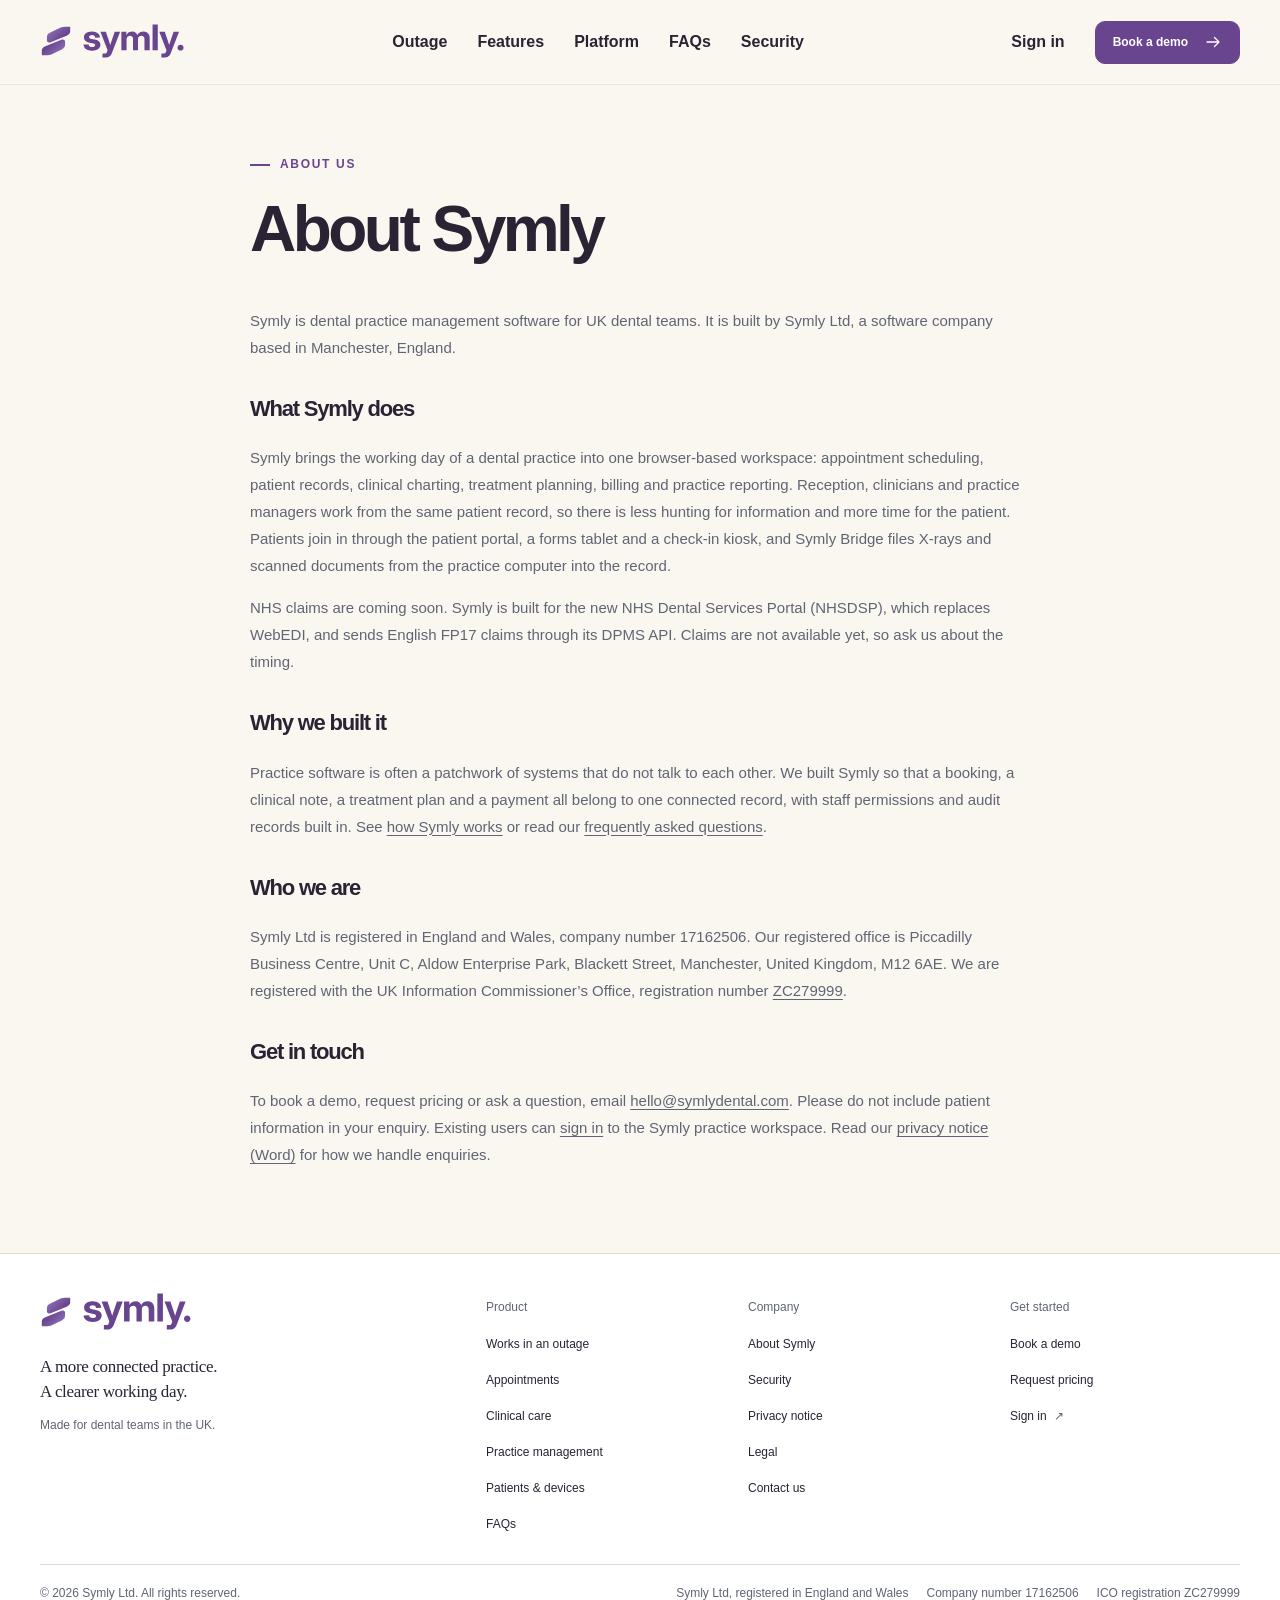
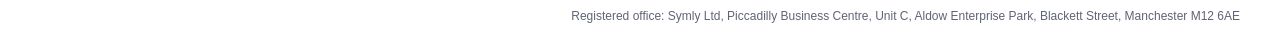
==== commit fe972bce: "Describe the privacy notice and the practice's role on the legal page The privacy notice now covers " ====
--- a/about.html
+++ b/about.html
@@ -5,21 +5,21 @@
     <meta name="viewport" content="width=device-width, initial-scale=1">
     <meta http-equiv="Content-Security-Policy" content="default-src 'none'; style-src 'self'; img-src 'self'; base-uri 'none'; form-action 'none'; upgrade-insecure-requests">
     <title>About Symly | UK Dental Practice Software Company</title>
-    <meta name="description" content="About Symly: UK dental practice management software built by Symly Ltd. in Manchester. Who we are, what Symly does and how to contact us.">
+    <meta name="description" content="About Symly: UK dental practice management software built by Symly Ltd in Manchester. Who we are, what Symly does and how to contact us.">
     <link rel="canonical" href="https://symlydental.com/about.html">
     <link rel="icon" href="favicon.ico" sizes="16x16 32x32 48x48">
     <link rel="icon" href="favicon.svg" type="image/svg+xml">
     <link rel="icon" href="favicon-96.png" type="image/png" sizes="96x96">
     <link rel="icon" href="favicon-192.png" type="image/png" sizes="192x192">
     <link rel="apple-touch-icon" href="apple-touch-icon.png" sizes="180x180">
-    <link rel="stylesheet" href="styles.css?v=291e76446b">
+    <link rel="stylesheet" href="styles.css?v=7b2d88edfb">
     <meta name="theme-color" content="#69458f">
     <meta name="robots" content="index, follow, max-image-preview:large">
     <meta property="og:type" content="website">
     <meta property="og:site_name" content="Symly">
     <meta property="og:locale" content="en_GB">
     <meta property="og:title" content="About Symly | UK Dental Practice Software Company">
-    <meta property="og:description" content="About Symly: UK dental practice management software built by Symly Ltd. in Manchester. Who we are, what Symly does and how to contact us.">
+    <meta property="og:description" content="About Symly: UK dental practice management software built by Symly Ltd in Manchester. Who we are, what Symly does and how to contact us.">
     <meta property="og:url" content="https://symlydental.com/about.html">
     <meta property="og:image" content="https://symlydental.com/assets/symly-dental-social.png">
     <meta property="og:image:type" content="image/png">
@@ -28,7 +28,7 @@
     <meta property="og:image:alt" content="Symly — dental practice management software for UK teams. Run your practice with less friction.">
     <meta name="twitter:card" content="summary_large_image">
     <meta name="twitter:title" content="About Symly | UK Dental Practice Software Company">
-    <meta name="twitter:description" content="About Symly: UK dental practice management software built by Symly Ltd. in Manchester. Who we are, what Symly does and how to contact us.">
+    <meta name="twitter:description" content="About Symly: UK dental practice management software built by Symly Ltd in Manchester. Who we are, what Symly does and how to contact us.">
     <meta name="twitter:image" content="https://symlydental.com/assets/symly-dental-social.png">
     <meta name="twitter:image:alt" content="Symly — run your practice with less friction.">
     <script type="application/ld+json">
@@ -38,7 +38,7 @@
   "@id": "https://symlydental.com/about.html#webpage",
   "url": "https://symlydental.com/about.html",
   "name": "About Symly",
-  "description": "About Symly: UK dental practice management software built by Symly Ltd. in Manchester. Who we are, what Symly does and how to contact us.",
+  "description": "About Symly: UK dental practice management software built by Symly Ltd in Manchester. Who we are, what Symly does and how to contact us.",
   "inLanguage": "en-GB",
   "isPartOf": { "@id": "https://symlydental.com/#website" },
   "about": { "@id": "https://symlydental.com/#organization" },
@@ -98,7 +98,7 @@
       <h1>About Symly</h1>
       <p>
         Symly is dental practice management software for UK dental
-        teams. It is built by Symly Ltd., a software company based in
+        teams. It is built by Symly Ltd, a software company based in
         Manchester, England.
       </p>
       <h2>What Symly does</h2>
@@ -129,7 +129,7 @@
       </p>
       <h2 id="company">Who we are</h2>
       <p>
-        Symly Ltd. is registered in England and
+        Symly Ltd is registered in England and
         Wales, company number 17162506. Our registered office is Piccadilly
         Business Centre, Unit C, Aldow Enterprise Park, Blackett Street,
         Manchester, United Kingdom, M12 6AE. We are registered with the UK
@@ -202,12 +202,12 @@
         <p class="footer-copyright">© 2026 Symly Ltd. All rights reserved.</p>
         <div class="footer-company">
           <p>
-            <span>Symly Ltd., registered in England and Wales</span>
+            <span>Symly Ltd, registered in England and Wales</span>
             <span>Company number 17162506</span>
             <span>ICO registration <a href="https://ico.org.uk/ESDWebPages/Entry/ZC279999">ZC279999</a></span>
           </p>
           <p>
-            <span class="footer-address">Registered office: Symly Ltd., Piccadilly Business Centre, Unit C, Aldow Enterprise Park, Blackett Street, Manchester M12&nbsp;6AE</span>
+            <span class="footer-address">Registered office: Symly Ltd, Piccadilly Business Centre, Unit C, Aldow Enterprise Park, Blackett Street, Manchester M12&nbsp;6AE</span>
           </p>
         </div>
       </div>
--- a/styles.css
+++ b/styles.css
@@ -253,15 +253,8 @@
   font-size: 20px;
   line-height: 1.5;
   color: #454658;
-  margin-bottom: 14px;
-}
-.hero-support {
-  max-width: 415px;
-  color: var(--muted);
-  font-size: 15px;
   margin-bottom: 30px;
 }
-.hero-support a,
 .platform-note a,
 .cta-note a {
   color: var(--purple);
@@ -1529,9 +1522,6 @@
   .hero-lead {
     max-width: 520px;
   }
-  .hero-support {
-    max-width: 490px;
-  }
   .product-stage {
     width: 100%;
     max-width: 650px;
@@ -1649,9 +1639,6 @@
   .hero-lead {
     font-size: 18px;
   }
-  .hero-support {
-    font-size: 14px;
-  }
   .hero-actions {
     gap: 9px;
   }
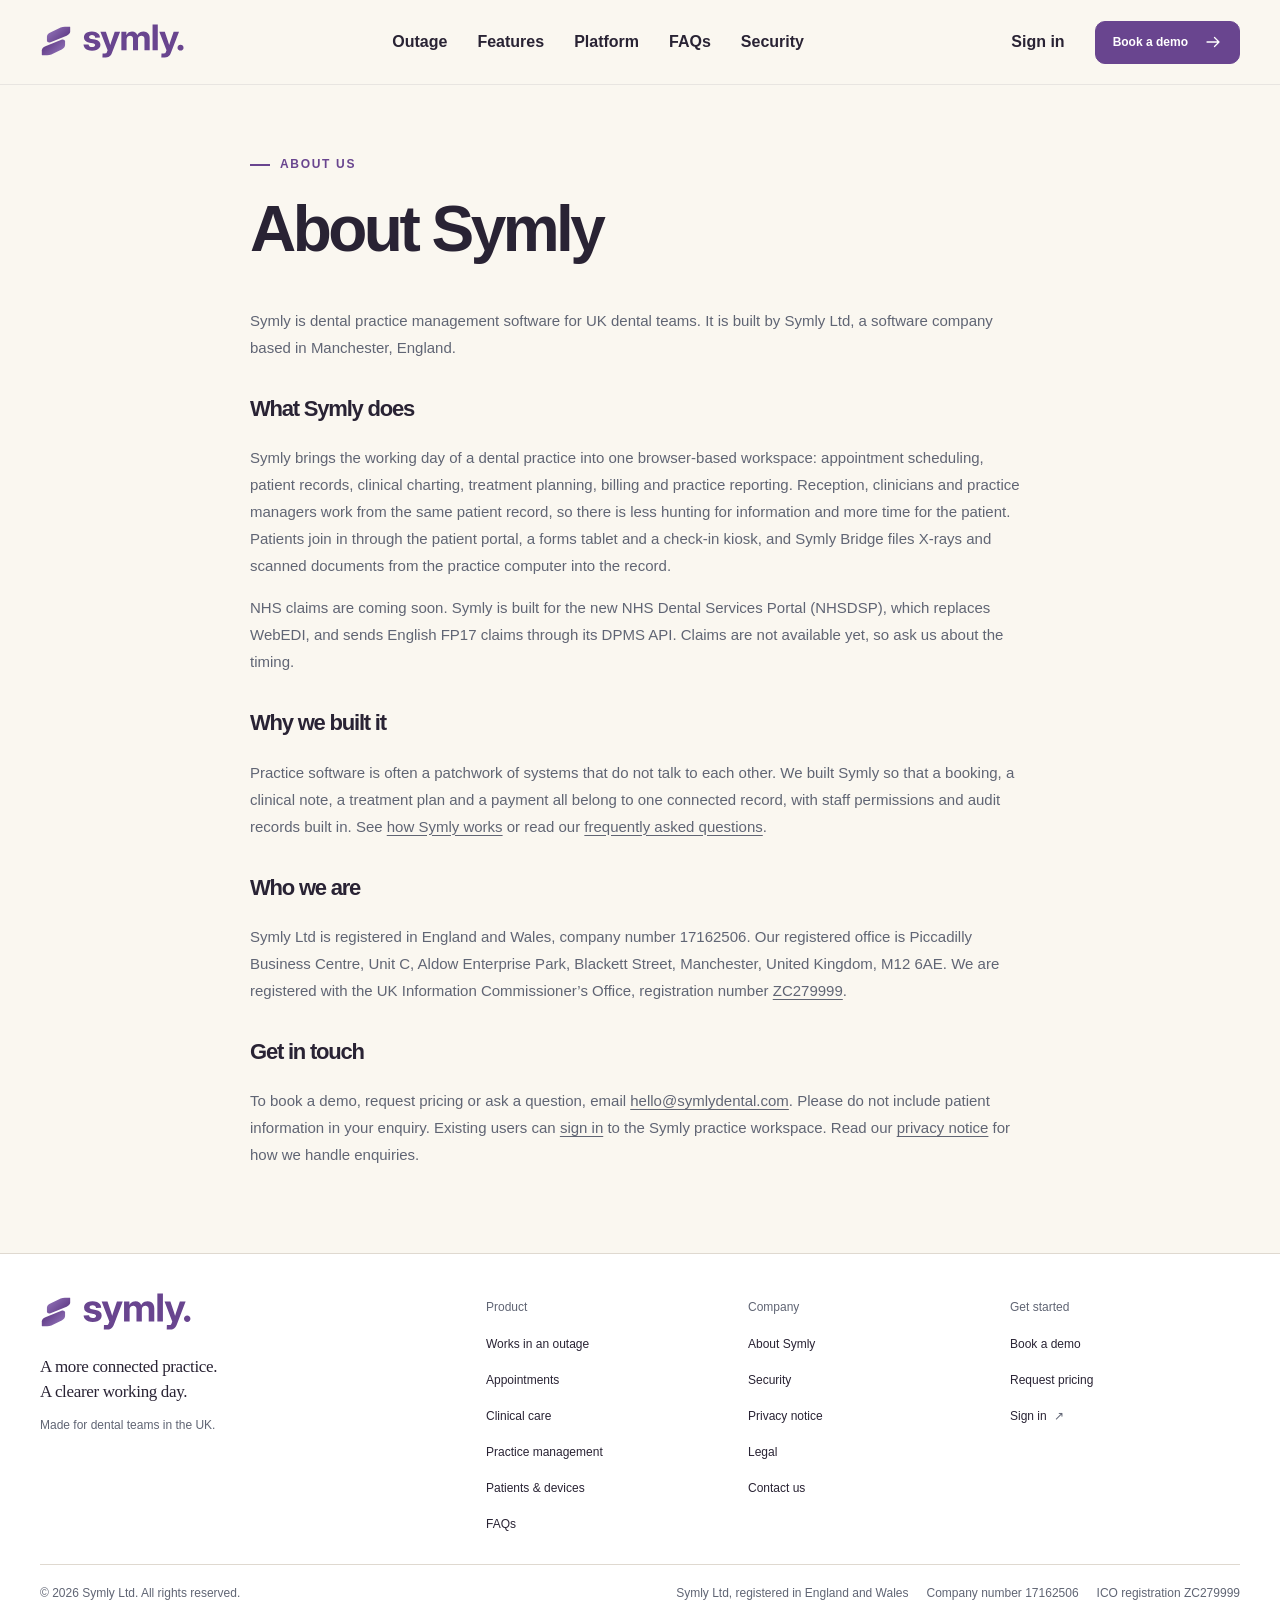
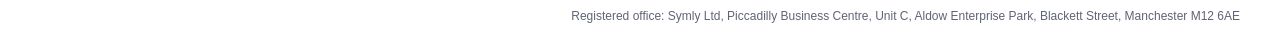
==== commit b60355c8: "Show the privacy notice as a page with sections The privacy notice is now the page privacy.html. It " ====
--- a/about.html
+++ b/about.html
@@ -12,7 +12,7 @@
     <link rel="icon" href="favicon-96.png" type="image/png" sizes="96x96">
     <link rel="icon" href="favicon-192.png" type="image/png" sizes="192x192">
     <link rel="apple-touch-icon" href="apple-touch-icon.png" sizes="180x180">
-    <link rel="stylesheet" href="styles.css?v=7b2d88edfb">
+    <link rel="stylesheet" href="styles.css?v=b3d0aa3d4f">
     <meta name="theme-color" content="#69458f">
     <meta name="robots" content="index, follow, max-image-preview:large">
     <meta property="og:type" content="website">
@@ -143,7 +143,7 @@
         Please do not include patient information in your enquiry. Existing
         users can <a href="https://practice.symly.dental">sign in</a> to the
         Symly practice workspace. Read our
-        <a href="documents/website-privacy-notice.docx" download>privacy notice (Word)</a> for how we handle enquiries.
+        <a href="privacy.html">privacy notice</a> for how we handle enquiries.
       </p>
     </main>
 
@@ -181,7 +181,7 @@
         <nav class="footer-links" aria-label="Footer company links">
           <strong>Company</strong><a href="about.html">About Symly</a
           ><a href="security.html">Security</a
-          ><a href="documents/website-privacy-notice.docx" download>Privacy notice</a
+          ><a href="privacy.html">Privacy notice</a
           ><a href="legal.html">Legal</a
           ><a href="mailto:hello@symlydental.com">Contact us</a>
         </nav>
--- a/styles.css
+++ b/styles.css
@@ -255,6 +255,13 @@
   color: #454658;
   margin-bottom: 30px;
 }
+.section-lead {
+  max-width: 560px;
+  margin: 18px 0 0;
+  color: var(--muted);
+  font-size: 15px;
+}
+.section-lead a,
 .platform-note a,
 .cta-note a {
   color: var(--purple);
@@ -1087,8 +1094,25 @@
   font-size: 22px;
   margin-top: 36px;
 }
+.page-content h3 {
+  font-size: 17px;
+  margin-top: 26px;
+}
+.page-content .contents {
+  margin-block: 24px;
+  padding: 16px 20px;
+  border: 1px solid var(--line);
+  border-radius: 12px;
+}
+.page-content .contents ul {
+  margin: 0;
+}
+.page-content .updated {
+  font-size: 14px;
+}
 .page-content p,
 .page-content li {
+  overflow-wrap: anywhere;
   font-size: 15px;
   color: var(--muted);
   line-height: 1.8;
@@ -1639,6 +1663,9 @@
   .hero-lead {
     font-size: 18px;
   }
+  .section-lead {
+    font-size: 14px;
+  }
   .hero-actions {
     gap: 9px;
   }
